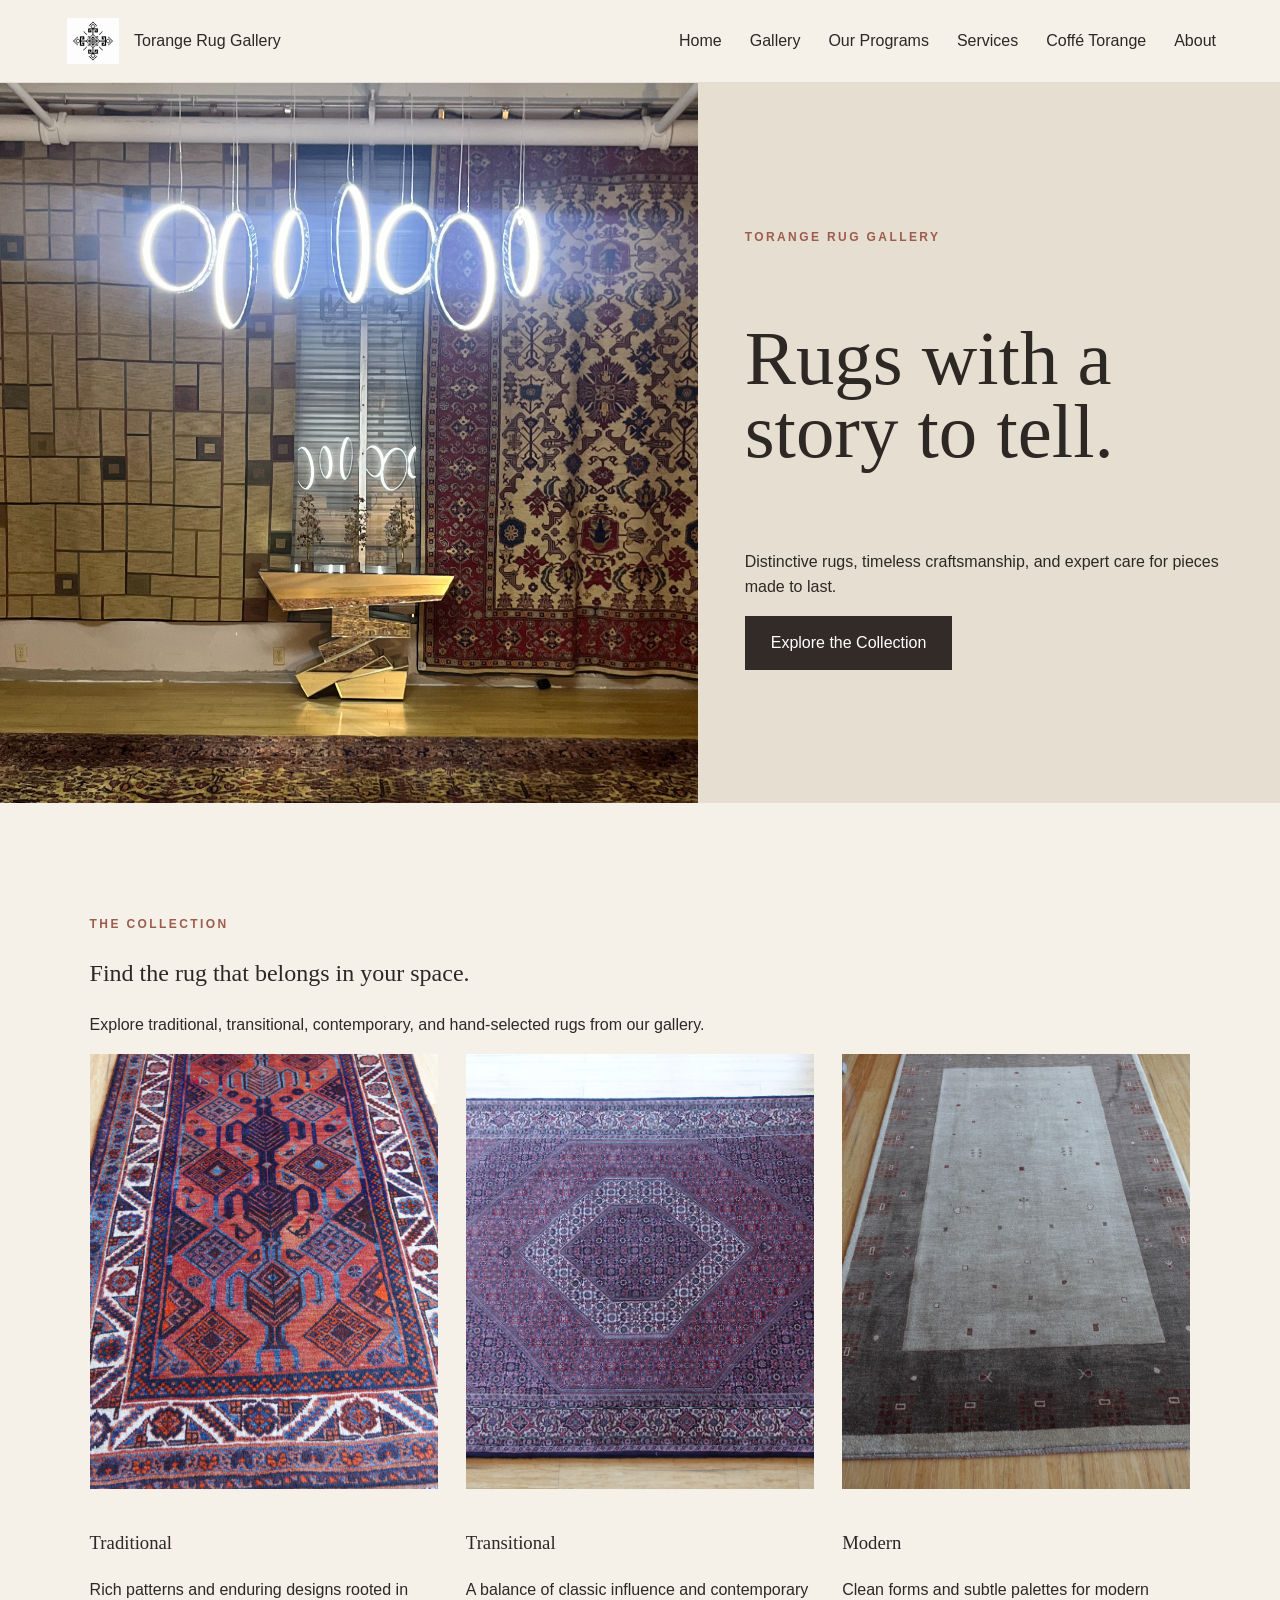
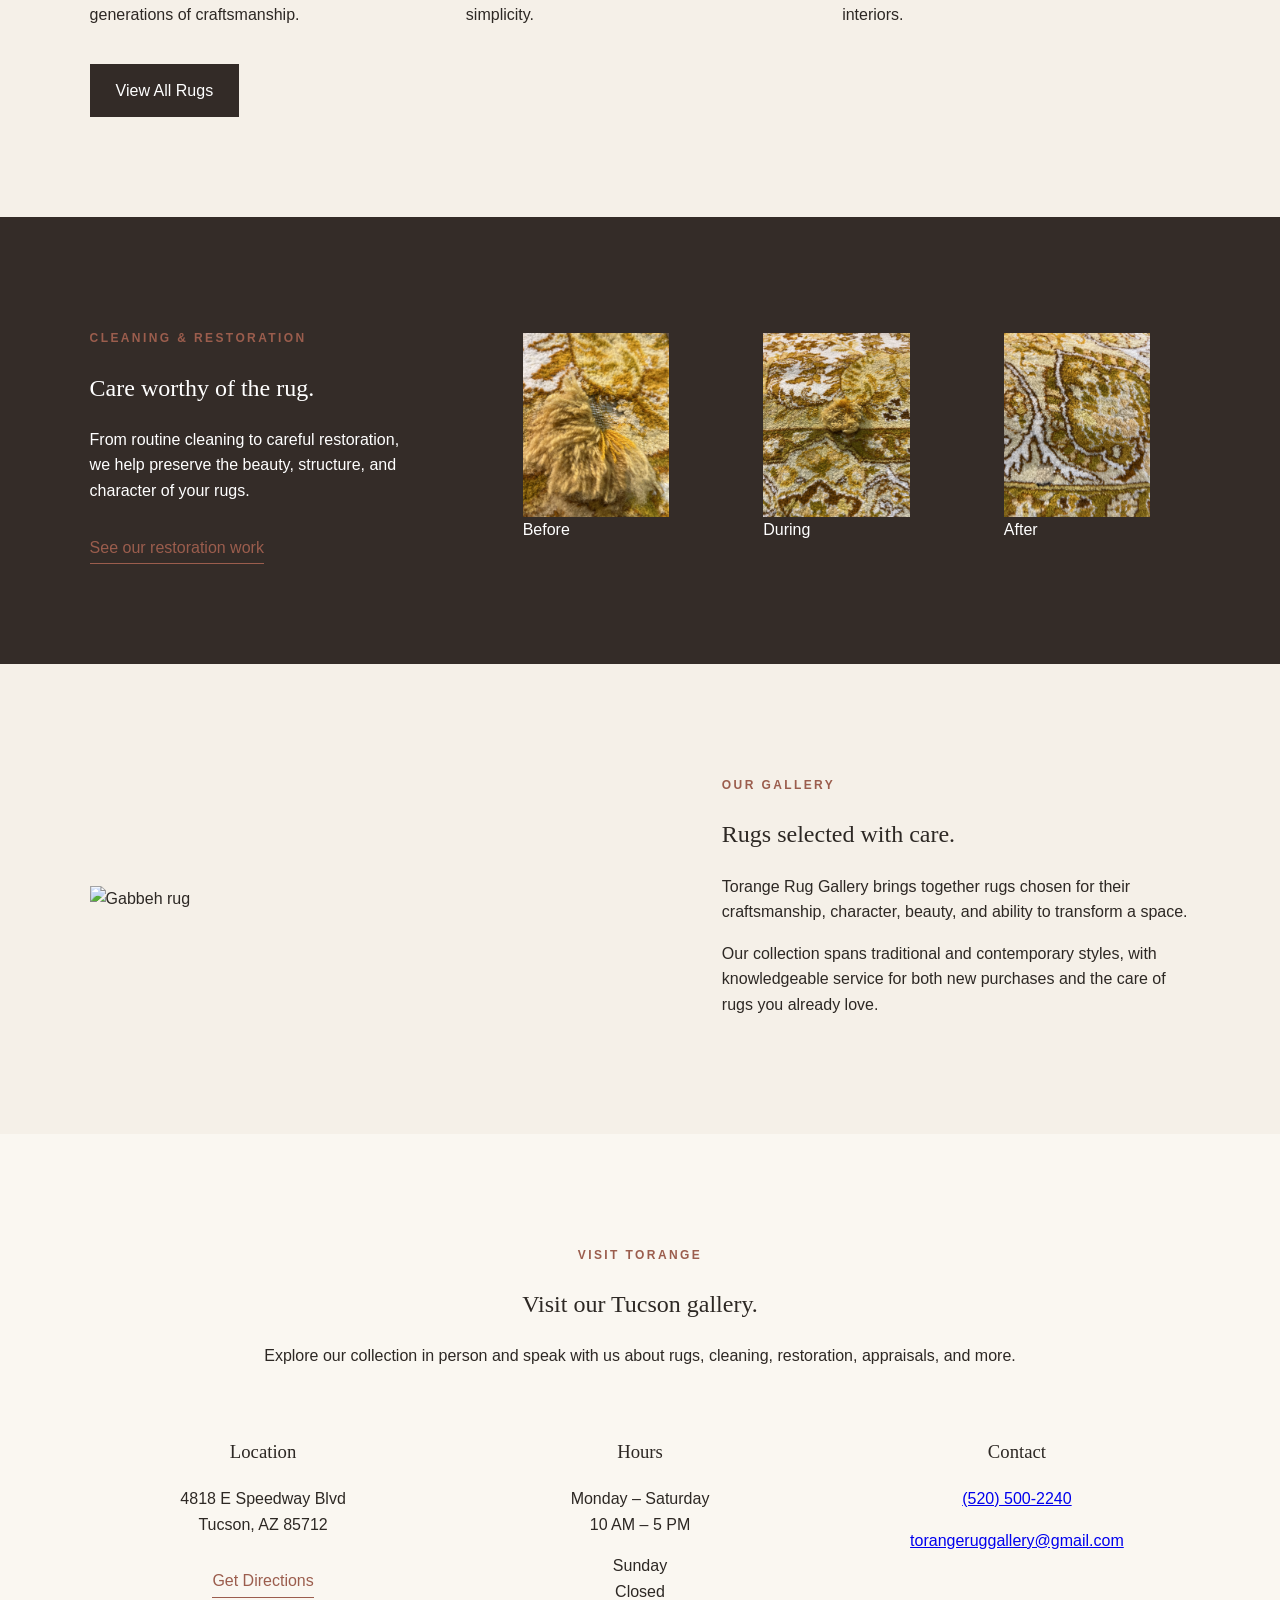
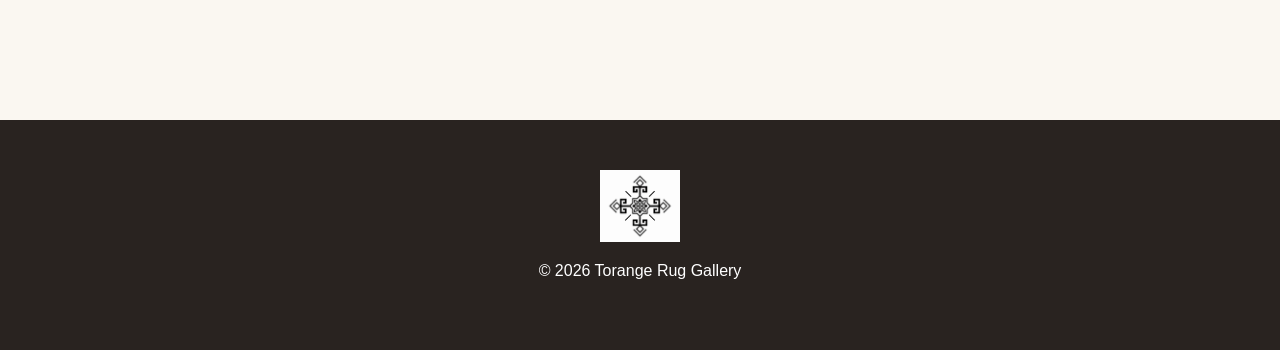
==== index.html @ d3b1e0f8 "Initial Torange Rug Gallery website" ====
<!DOCTYPE html>
<html lang="en">

<head>
    <meta charset="UTF-8">
    <meta name="viewport" content="width=device-width, initial-scale=1.0">

    <title>Torange Rug Gallery</title>

    <link rel="stylesheet" href="styles.css">
</head>

<body>

    <!-- HEADER -->

    <header class="site-header">

        <a href="index.html" class="brand">
            <img
                src="images/logo/logo.png"
                alt="Torange Rug Gallery logo"
            >
            <span>Torange Rug Gallery</span>
        </a>

        <nav>
            <a href="index.html">Home</a>
            <a href="gallery.html">Gallery</a>
            <a href="programs.html">Our Programs</a>
            <a href="services.html">Services</a>
            <a href="coffe-torange.html">Coffé Torange</a>
            <a href="#">About</a>
        </nav>

    </header>


    <main>

        <!-- HERO -->

        <section id="home" class="hero">

            <div class="hero-image">

                <img
                    src="images/gallery/gallery-interior.jpg"
                    alt="Interior of Torange Rug Gallery"
                >

            </div>


            <div class="hero-content">

                <p class="eyebrow">
                    TORANGE RUG GALLERY
                </p>

                <h1>
                    Rugs with a story to tell.
                </h1>

                <p class="hero-description">
                    Distinctive rugs, timeless craftsmanship,
                    and expert care for pieces made to last.
                </p>

                <a
                    href="gallery.html"
                    class="button"
                >
                    Explore the Collection
                </a>

            </div>

        </section>


        <!-- COLLECTION PREVIEW -->

        <section
            id="collection"
            class="section collection-section"
        >

            <div class="section-heading">

                <p class="eyebrow">
                    THE COLLECTION
                </p>

                <h2>
                    Find the rug that belongs in your space.
                </h2>

                <p>
                    Explore traditional, transitional, contemporary,
                    and hand-selected rugs from our gallery.
                </p>

            </div>


            <div class="rug-grid">

                <!-- TRADITIONAL -->

                <article class="rug-card">

                    <img
                        src="images/rugs/TRG-001/main.jpg" alt="Traditional rug"
                        alt="Traditional rug"
                    >

                    <div class="rug-card-text">

                        <h3>
                            Traditional
                        </h3>

                        <p>
                            Rich patterns and enduring designs
                            rooted in generations of craftsmanship.
                        </p>

                    </div>

                </article>


                <!-- TRANSITIONAL -->

                <article class="rug-card">

                    <img
                        src="images/rugs/TRG-004/main.jpg"
                        alt="Transitional rug"
                    >

                    <div class="rug-card-text">

                        <h3>
                            Transitional
                        </h3>

                        <p>
                            A balance of classic influence
                            and contemporary simplicity.
                        </p>

                    </div>

                </article>


                <!-- MODERN -->

                <article class="rug-card">

                    <img
                        src="images/rugs/TRG-002/main.jpg"
                        alt="Modern rug"
                    >

                    <div class="rug-card-text">

                        <h3>
                            Modern
                        </h3>

                        <p>
                            Clean forms and subtle palettes
                            for modern interiors.
                        </p>

                    </div>

                </article>

            </div>


            <div class="collection-button">

                <a
                    href="gallery.html"
                    class="button"
                >
                    View All Rugs
                </a>

            </div>

        </section>


        <!-- CLEANING & RESTORATION -->

        <section
            id="services"
            class="services-section"
        >

            <div class="services-text">

                <p class="eyebrow">
                    CLEANING & RESTORATION
                </p>

                <h2>
                    Care worthy of the rug.
                </h2>

                <p>
                    From routine cleaning to careful restoration,
                    we help preserve the beauty, structure,
                    and character of your rugs.
                </p>

                <a
                    href="#restoration-gallery"
                    class="text-link"
                >
                    See our restoration work
                </a>

            </div>


            <div
                id="restoration-gallery"
                class="restoration-grid"
            >

                <!-- BEFORE -->

                <figure>

                    <img
                        src="images/restoration/Before.jpg"
                        alt="Rug before restoration"
                    >

                    <figcaption>
                        Before
                    </figcaption>

                </figure>


                <!-- DURING -->

                <figure>

                    <img
                        src="images/restoration/During.jpg"
                        alt="Rug during restoration"
                    >

                    <figcaption>
                        During
                    </figcaption>

                </figure>


                <!-- AFTER -->

                <figure>

                    <img
                        src="images/restoration/After.jpg"
                        alt="Rug after restoration"
                    >

                    <figcaption>
                        After
                    </figcaption>

                </figure>

            </div>

        </section>


        <!-- ABOUT -->

        <section
            id="about"
            class="section about-section"
        >

            <div class="about-image">

                <img
                    src="images/rugs/Gabbeh1.JPG"
                    alt="Gabbeh rug"
                >

            </div>


            <div class="about-text">

                <p class="eyebrow">
                    OUR GALLERY
                </p>

                <h2>
                    Rugs selected with care.
                </h2>

                <p>
                    Torange Rug Gallery brings together rugs
                    chosen for their craftsmanship, character,
                    beauty, and ability to transform a space.
                </p>

                <p>
                    Our collection spans traditional and contemporary
                    styles, with knowledgeable service for both
                    new purchases and the care of rugs you already love.
                </p>

            </div>

        </section>


        <!-- VISIT -->

        <!-- VISIT -->

        <section
            id="visit"
            class="visit-section"
        >

            <p class="eyebrow">
                VISIT TORANGE
            </p>

            <h2>
                Visit our Tucson gallery.
            </h2>

            <p>
                Explore our collection in person and speak with us
                about rugs, cleaning, restoration, appraisals, and more.
            </p>


            <div class="visit-details">

                <!-- LOCATION -->

                <div>

                    <h3>
                        Location
                    </h3>

                    <p>
                        4818 E Speedway Blvd<br>
                        Tucson, AZ 85712
                    </p>

                    <a
                        href="https://www.google.com/maps/search/?api=1&query=4818+E+Speedway+Blvd+Tucson+AZ+85712"
                        target="_blank"
                        rel="noopener noreferrer"
                        class="text-link"
                    >
                        Get Directions
                    </a>

                </div>


                <!-- HOURS -->

                <div>

                    <h3>
                        Hours
                    </h3>

                    <p>
                        Monday – Saturday<br>
                        10 AM – 5 PM
                    </p>

                    <p>
                        Sunday<br>
                        Closed
                    </p>

                </div>


                <!-- CONTACT -->

                <div>

                    <h3>
                        Contact
                    </h3>

                    <p>
                        <a href="tel:+15205002240">
                            (520) 500-2240
                        </a>
                    </p>

                    <p>
                        <a href="mailto:torangeruggallery@gmail.com">
                            torangeruggallery@gmail.com
                        </a>
                    </p>

                </div>

            </div>

        </section>

    </main>


    <!-- FOOTER -->

    <footer>

        <img
            src="images/logo/logo.png"
            alt="Torange Rug Gallery logo"
        >

        <p>
            © 2026 Torange Rug Gallery
        </p>

    </footer>


    <script src="script.js"></script>

</body>

</html>
---- styles.css ----
* {
    box-sizing: border-box;
}

html {
    scroll-behavior: smooth;
}

body {
    margin: 0;
    font-family: Arial, Helvetica, sans-serif;
    background: #f5f0e8;
    color: #2d2824;
    line-height: 1.6;
}

img {
    display: block;
    width: 100%;
}

h1,
h2,
h3 {
    font-family: Georgia, "Times New Roman", serif;
    font-weight: normal;
}

.site-header {
    display: flex;
    justify-content: space-between;
    align-items: center;
    padding: 18px 5%;
    background: #f5f0e8;
    border-bottom: 1px solid rgba(0,0,0,0.08);
}

.brand {
    display: flex;
    align-items: center;
    gap: 12px;
    text-decoration: none;
    color: #2d2824;
}

.brand img {
    width: 58px;
    height: 46px;
    object-fit: contain;
}

nav {
    display: flex;
    gap: 28px;
}

nav a {
    text-decoration: none;
    color: #2d2824;
}

.hero {
    display: grid;
    grid-template-columns: 1.2fr 1fr;
    min-height: 80vh;
    background: #e7ded2;
}

.hero-image {
    min-height: 650px;
    overflow: hidden;
}

.hero-image img {
    width: 100%;
    height: 100%;
    object-fit: cover;
    object-position: center center;
}
.hero-content {
    display: flex;
    flex-direction: column;
    justify-content: center;
    padding: 8%;
}

.hero h1 {
    font-size: clamp(3rem, 6vw, 6rem);
    line-height: 0.95;
}

.eyebrow {
    font-size: 0.75rem;
    letter-spacing: 0.2em;
    color: #9b5d4d;
    font-weight: bold;
}

.button {
    display: inline-block;
    width: fit-content;
    padding: 14px 26px;
    background: #332b27;
    color: white;
    text-decoration: none;
}

.section {
    padding: 100px 7%;
}

.rug-grid {
    display: grid;
    grid-template-columns: repeat(3, 1fr);
    gap: 28px;
}

.rug-card img {
    aspect-ratio: 4 / 5;
    object-fit: cover;
}

.rug-card-text {
    padding: 20px 0;
}

.services-section {
    display: grid;
    grid-template-columns: 0.8fr 1.7fr;
    gap: 60px;
    padding: 100px 7%;
    background: #342c28;
    color: white;
}

.restoration-grid {
    display: grid;
    grid-template-columns: repeat(3, 1fr);
    gap: 14px;
}

.restoration-grid img {
    aspect-ratio: 4 / 5;
    object-fit: cover;
}

.about-section {
    display: grid;
    grid-template-columns: 1.2fr 1fr;
    gap: 70px;
    align-items: center;
}

.about-image img {
    max-height: 600px;
    object-fit: cover;
}

.visit-section {
    padding: 100px 7%;
    text-align: center;
    background: #faf7f1;
}

.visit-details {
    display: grid;
    grid-template-columns: repeat(3, 1fr);
    gap: 30px;
    margin-top: 50px;
}

footer {
    text-align: center;
    padding: 50px 20px;
    background: #292320;
    color: white;
}

footer img {
    width: 80px;
    margin: 0 auto 15px;
}

@media (max-width: 900px) {
    .site-header {
        flex-direction: column;
        gap: 15px;
    }

    .hero,
    .services-section,
    .about-section {
        grid-template-columns: 1fr;
    }

    .rug-grid,
    .restoration-grid,
    .visit-details {
        grid-template-columns: 1fr;
    }
}

/* -----------------------------
   SHOP PAGE
----------------------------- */

.shop-hero {
    padding: 90px 7% 60px;
    background: #ebe4da;
}

.shop-hero h1 {
    margin-bottom: 20px;
}

.shop-hero p:last-child {
    max-width: 600px;
    color: #625950;
}


.shop-section {
    display: grid;
    grid-template-columns: 260px 1fr;
    gap: 60px;
    padding: 80px 7%;
    background: #f5f0e8;
}


.filters {
    align-self: start;
    position: sticky;
    top: 110px;
}

.filters h2 {
    font-size: 1.5rem;
    margin-bottom: 30px;
}

.filters label {
    display: block;
    margin-top: 22px;
    margin-bottom: 8px;
    font-size: 0.8rem;
    letter-spacing: 0.08em;
    text-transform: uppercase;
}

.filters select {
    width: 100%;
    padding: 12px;
    border: 1px solid #cfc5ba;
    background: #fffdf8;
    color: #2d2824;
}

.filter-button {
    margin-top: 30px;
    width: 100%;
    padding: 12px;
    border: 1px solid #332b27;
    background: transparent;
    color: #332b27;
    cursor: pointer;
}

.filter-button:hover {
    background: #332b27;
    color: white;
}


.shop-results-header {
    display: flex;
    justify-content: flex-end;
    margin-bottom: 25px;
}

#result-count {
    color: #746a62;
    font-size: 0.9rem;
}


.product-grid {
    display: grid;
    grid-template-columns: repeat(3, 1fr);
    gap: 40px 28px;
}


.product-card img {
    aspect-ratio: 4 / 5;
    object-fit: cover;
    transition: transform 0.25s ease;
}

.product-card img:hover {
    transform: scale(1.015);
}


.product-card-content {
    padding-top: 16px;
}


.product-origin {
    margin-bottom: 6px;
    color: #9b5d4d;
    font-size: 0.72rem;
    font-weight: bold;
    letter-spacing: 0.14em;
    text-transform: uppercase;
}


.product-card h2 {
    margin-bottom: 7px;
    font-size: 1.4rem;
}


.product-card h2 a {
    color: #2d2824;
    text-decoration: none;
}


.product-details {
    margin-bottom: 8px;
    color: #71675f;
    font-size: 0.9rem;
}


.product-price {
    font-family: Georgia, "Times New Roman", serif;
    font-size: 1.1rem;
}


.no-results {
    grid-column: 1 / -1;
    padding: 80px 20px;
    text-align: center;
    color: #71675f;
}


@media (max-width: 1000px) {

    .shop-section {
        grid-template-columns: 1fr;
    }

    .filters {
        position: static;
    }

    .product-grid {
        grid-template-columns: repeat(2, 1fr);
    }

}


@media (max-width: 650px) {

    .product-grid {
        grid-template-columns: 1fr;
    }

}


/* ========================================
   PRODUCT PAGE
======================================== */

.product-page {
    max-width: 1300px;
    margin: 0 auto;
    padding: 80px 50px 100px;

    display: grid;
    grid-template-columns: 1.15fr 0.85fr;
    gap: 90px;

    align-items: start;
}


/* PRODUCT IMAGE */

.product-page-image {
    width: 100%;
}

.product-page-image img {
    display: block;

    width: 100%;
    max-height: 780px;

    object-fit: contain;

    background: #eee8df;
}


/* PRODUCT INFORMATION */

.product-page-info {
    padding-top: 15px;
}

.product-back-link {
    display: inline-block;

    margin-bottom: 60px;

    color: #655d56;

    font-size: 14px;
    text-decoration: none;
}

.product-back-link:hover {
    color: #2f2722;
}


.product-page-info .eyebrow {
    margin-bottom: 18px;
}


.product-page-info h1 {
    margin: 0 0 12px;

    font-family: Georgia, "Times New Roman", serif;

    font-size: 48px;
    font-weight: 400;
    line-height: 1.1;

    color: #2f2722;
}


.product-page-design {
    margin-bottom: 45px;

    font-size: 17px;

    color: #756c64;
}


/* SPECIFICATIONS */

.product-specifications {
    border-top: 1px solid #d5ccc1;

    margin-bottom: 40px;
}


.product-spec-row {
    display: flex;
    justify-content: space-between;
    gap: 30px;

    padding: 15px 0;

    border-bottom: 1px solid #d5ccc1;

    font-size: 14px;
}


.product-spec-row span {
    color: #756c64;
}


.product-spec-row strong {
    font-weight: 500;

    color: #2f2722;

    text-align: right;
}


/* PRICE */

.product-page-price {
    margin: 35px 0 12px;

    font-family: Georgia, "Times New Roman", serif;

    font-size: 30px;

    color: #2f2722;
}


/* AVAILABILITY */

.product-availability {
    margin-bottom: 50px;

    font-size: 13px;
    letter-spacing: 0.12em;
    text-transform: uppercase;

    color: #9a5d49;
}


/* INQUIRY */

.product-inquiry {
    padding-top: 35px;

    border-top: 1px solid #d5ccc1;
}


.product-inquiry h2 {
    margin-top: 0;

    font-family: Georgia, "Times New Roman", serif;

    font-size: 24px;
    font-weight: 400;

    color: #2f2722;
}


.product-inquiry p {
    max-width: 470px;

    margin-bottom: 25px;

    line-height: 1.7;

    color: #655d56;
}


/* PRODUCT NOT FOUND */

.product-not-found {
    min-height: 500px;

    padding: 120px 40px;

    text-align: center;
}


.product-not-found h1 {
    font-family: Georgia, "Times New Roman", serif;

    font-size: 42px;
    font-weight: 400;
}


/* MOBILE */

@media (max-width: 850px) {

    .product-page {
        grid-template-columns: 1fr;

        gap: 45px;

        padding: 40px 25px 70px;
    }

    .product-back-link {
        margin-bottom: 35px;
    }

    .product-page-info h1 {
        font-size: 38px;
    }

}


/* ========================================
   SERVICES PAGE
======================================== */


/* SERVICES HERO */

.services-page-hero {
    padding: 100px 7% 90px;
    text-align: center;
    background: #ebe4da;
}

.services-page-hero h1 {
    max-width: 850px;
    margin: 15px auto 25px;

    font-size: clamp(2.8rem, 5vw, 4.5rem);
    line-height: 1.05;
}

.services-page-hero > p:last-child {
    max-width: 750px;
    margin: 0 auto;

    color: #625950;
    line-height: 1.8;
}


/* ========================================
   CLEANING / SALES FEATURE SECTIONS
======================================== */

.service-feature {
    max-width: 1300px;
    margin: 0 auto;

    padding: 110px 50px;

    display: grid;
    grid-template-columns: 0.85fr 1.15fr;
    gap: 80px;
    align-items: center;
}

.service-feature-text h2 {
    margin: 12px 0 25px;

    font-size: 2.5rem;
    line-height: 1.15;
}

.service-feature-text > p:not(.eyebrow) {
    color: #625950;
    line-height: 1.8;
}

.service-feature-image img {
    width: 100%;
    height: 580px;

    object-fit: cover;
}


/* TEXT LINKS */

.text-link {
    display: inline-block;

    margin-top: 15px;
    padding-bottom: 3px;

    color: #9b5d4d;

    text-decoration: none;

    border-bottom: 1px solid #9b5d4d;
}

.text-link:hover {
    opacity: 0.65;
}


/* ========================================
   SECOND CLEANING IMAGE
======================================== */

.service-wide-image {
    max-width: 1200px;

    margin: 0 auto 120px;

    padding: 0 50px;
}

.service-wide-image img {
    width: 100%;
    height: 500px;

    object-fit: cover;
}


/* ========================================
   RESTORATION
======================================== */

.restoration-service {
    padding: 110px 7%;

    background: #342c28;
    color: white;
}

.service-section-heading {
    max-width: 720px;

    margin: 0 auto 60px;

    text-align: center;
}

.service-section-heading h2 {
    margin: 12px 0 22px;

    font-size: 2.6rem;
    line-height: 1.15;
}

.service-section-heading > p:last-child {
    color: #ddd3ca;
    line-height: 1.8;
}


.restoration-comparison {
    max-width: 1150px;

    margin: 0 auto;

    display: grid;
    grid-template-columns: repeat(2, 1fr);
    gap: 25px;
}

.restoration-comparison figure {
    margin: 0;
}

.restoration-comparison img {
    width: 100%;
    height: 550px;

    object-fit: cover;
}

.restoration-comparison figcaption {
    margin-top: 12px;

    font-size: 0.75rem;
    letter-spacing: 0.12em;
    text-transform: uppercase;

    color: #d2c5bb;
}

.service-centered-link {
    margin-top: 45px;

    text-align: center;
}

.restoration-service .text-link {
    color: #e2b19e;
    border-color: #e2b19e;
}


/* ========================================
   APPRAISALS
======================================== */

.appraisal-service {
    padding: 120px 7%;

    background: #faf7f1;

    text-align: center;
}

.appraisal-service-inner {
    max-width: 700px;

    margin: 0 auto;
}

.appraisal-service h2 {
    margin: 12px 0 25px;

    font-size: 2.6rem;
    line-height: 1.15;
}

.appraisal-service-inner > p:not(.eyebrow) {
    color: #625950;
    line-height: 1.8;
}

.appraisal-service .button {
    margin-top: 20px;
}


/* ========================================
   RUG SALES
======================================== */

.service-feature-reverse {
    grid-template-columns: 1.15fr 0.85fr;
}

.service-feature-reverse .service-feature-image {
    order: 1;
}

.service-feature-reverse .service-feature-text {
    order: 2;
}


/* ========================================
   SERVICES CONTACT
======================================== */

.services-contact {
    padding: 110px 7%;

    background: #ebe4da;

    text-align: center;
}

.services-contact h2 {
    margin: 12px 0 20px;

    font-size: 2.6rem;
}

.services-contact > p:not(.eyebrow) {
    max-width: 650px;

    margin: 0 auto;

    color: #625950;
}


.services-contact-details {
    max-width: 1000px;

    margin: 60px auto 0;

    display: grid;
    grid-template-columns: repeat(3, 1fr);
    gap: 40px;
}

.services-contact-details h3 {
    font-size: 1.3rem;
}

.services-contact-details p {
    color: #625950;
}

.services-contact-details a {
    color: #2d2824;
    text-decoration: none;
}

.services-contact-details a:hover {
    color: #9b5d4d;
}


/* ========================================
   SERVICES MOBILE
======================================== */

@media (max-width: 900px) {

    .services-page-hero {
        padding: 70px 25px;
    }


    .service-feature,
    .service-feature-reverse {
        padding: 70px 25px;

        grid-template-columns: 1fr;
        gap: 40px;
    }

    .service-feature-reverse .service-feature-image,
    .service-feature-reverse .service-feature-text {
        order: initial;
    }

    .service-feature-image img {
        height: auto;
    }


    .service-wide-image {
        margin-bottom: 80px;

        padding: 0 25px;
    }

    .service-wide-image img {
        height: auto;
    }


    .restoration-service {
        padding: 80px 25px;
    }

    .restoration-comparison {
        grid-template-columns: 1fr;
        gap: 40px;
    }

    .restoration-comparison img {
        height: auto;
    }


    .appraisal-service {
        padding: 80px 25px;
    }


    .services-contact {
        padding: 80px 25px;
    }

    .services-contact-details {
        grid-template-columns: 1fr;
        gap: 30px;
    }

}



/* ========================================
   PROGRAMS PAGE
======================================== */


/* HERO */

.programs-hero {
    padding: 110px 7% 90px;
    background: #ebe4da;
    text-align: center;
}

.programs-hero-text {
    max-width: 900px;
    margin: 0 auto;
}

.programs-hero h1 {
    margin: 15px auto 25px;

    font-size: clamp(3rem, 6vw, 5.5rem);
    line-height: 1;
}

.programs-hero-text > p:not(.eyebrow) {
    max-width: 720px;
    margin: 0 auto 35px;

    color: #625950;
    line-height: 1.8;
}

.programs-hero .button {
    margin: 0 auto;
}


/* MAIN PROGRAM IMAGE */

.programs-main-image {
    max-width: 1400px;
    margin: 0 auto;

    padding: 70px 7% 0;
}

.programs-main-image img {
    width: 100%;
    height: auto;
}


/* INTRODUCTION */

.programs-introduction {
    max-width: 850px;

    margin: 0 auto;
    padding: 110px 30px;

    text-align: center;
}

.programs-introduction h2 {
    margin: 12px 0 25px;

    font-size: 2.8rem;
    line-height: 1.15;
}

.programs-introduction > p:last-child {
    color: #625950;
    line-height: 1.9;
}


/* ========================================
   PROGRAM LIST
======================================== */

.program-list {
    max-width: 1150px;

    margin: 0 auto;
    padding: 0 50px 120px;
}


.program-item {
    display: grid;
    grid-template-columns: 150px 1fr;
    gap: 60px;

    padding: 85px 0;

    border-top: 1px solid #d5ccc1;
}

.program-item:last-child {
    border-bottom: 1px solid #d5ccc1;
}


.program-number {
    font-family: Georgia, "Times New Roman", serif;

    font-size: 4.5rem;
    line-height: 1;

    color: #c8b8aa;
}


.program-content {
    max-width: 700px;
}


.program-content h2 {
    margin: 12px 0 28px;

    font-size: clamp(2rem, 4vw, 3.1rem);
    line-height: 1.15;
}


.program-content > p:not(.eyebrow) {
    color: #625950;
    line-height: 1.85;
}


/* ========================================
   PHILOSOPHY
======================================== */

.program-philosophy {
    padding: 120px 7%;

    background: #342c28;
    color: white;

    text-align: center;
}


.program-philosophy-inner {
    max-width: 780px;

    margin: 0 auto;
}


.program-philosophy h2 {
    margin: 15px 0 25px;

    font-size: clamp(2.5rem, 5vw, 4rem);
    line-height: 1.1;
}


.program-philosophy-inner > p:last-child {
    color: #ddd3ca;
    line-height: 1.9;
}


.program-philosophy .eyebrow {
    color: #d89b83;
}


/* ========================================
   PROGRAM CONTACT
======================================== */

.program-contact {
    padding: 120px 7%;

    background: #faf7f1;

    text-align: center;
}


.program-contact h2 {
    margin: 12px 0 22px;

    font-size: clamp(2.4rem, 4vw, 3.5rem);
}


.program-contact > p:not(.eyebrow) {
    max-width: 650px;

    margin: 0 auto;

    color: #625950;
    line-height: 1.8;
}


.program-contact-actions {
    margin-top: 35px;

    display: flex;
    justify-content: center;
    align-items: center;
    gap: 30px;

    flex-wrap: wrap;
}


.program-email-link {
    color: #9b5d4d;

    text-decoration: none;

    border-bottom: 1px solid #9b5d4d;
}


.program-email-link:hover {
    opacity: 0.65;
}


/* ========================================
   PROGRAMS MOBILE
======================================== */

@media (max-width: 800px) {

    .programs-hero {
        padding: 75px 25px 65px;
    }


    .programs-main-image {
        padding: 40px 25px 0;
    }


    .programs-introduction {
        padding: 80px 25px;
    }


    .program-list {
        padding: 0 25px 80px;
    }


    .program-item {
        grid-template-columns: 1fr;

        gap: 20px;

        padding: 60px 0;
    }


    .program-number {
        font-size: 3rem;
    }


    .program-philosophy {
        padding: 85px 25px;
    }


    .program-contact {
        padding: 85px 25px;
    }


    .program-contact-actions {
        flex-direction: column;
    }

}



/* ========================================
   COFFÉ TORANGE
======================================== */


/* HERO */

.coffe-hero {
    display: grid;
    grid-template-columns: 1.25fr 0.75fr;

    min-height: 760px;

    background: #e7ded2;
}

.coffe-hero-image {
    min-height: 760px;
    overflow: hidden;
}

.coffe-hero-image img {
    width: 100%;
    height: 100%;

    object-fit: cover;
    object-position: center;
}

.coffe-hero-content {
    display: flex;
    flex-direction: column;
    justify-content: center;

    padding: 10%;
}

.coffe-hero h1 {
    margin: 15px 0 25px;

    font-size: clamp(4rem, 7vw, 7rem);
    line-height: 0.95;
}

.coffe-hero-lead {
    max-width: 480px;

    margin-bottom: 35px;

    color: #625950;

    font-size: 1.15rem;
    line-height: 1.8;
}


/* ========================================
   INTRODUCTION
======================================== */

.coffe-introduction {
    max-width: 850px;

    margin: 0 auto;

    padding: 120px 30px;

    text-align: center;
}

.coffe-introduction h2 {
    margin: 12px 0 30px;

    font-size: clamp(2.5rem, 5vw, 4rem);
    line-height: 1.15;
}

.coffe-introduction > p:not(.eyebrow) {
    color: #625950;
    line-height: 1.9;
}


/* ========================================
   EXPERIENCE
======================================== */

.coffe-experience {
    padding: 100px 7%;

    display: grid;
    grid-template-columns: repeat(3, 1fr);
    gap: 0;

    background: #faf7f1;
}

.coffe-experience-item {
    padding: 20px 55px 40px;

    border-right: 1px solid #d5ccc1;
}

.coffe-experience-item:first-child {
    padding-left: 20px;
}

.coffe-experience-item:last-child {
    border-right: none;
}

.coffe-number {
    display: block;

    margin-bottom: 60px;

    font-family: Georgia, "Times New Roman", serif;
    font-size: 3rem;

    color: #c8b8aa;
}

.coffe-experience-item h2 {
    margin: 10px 0 20px;

    font-size: 2rem;
}

.coffe-experience-item > p:last-child {
    color: #625950;
    line-height: 1.8;
}


/* ========================================
   STATEMENT
======================================== */

.coffe-statement {
    padding: 140px 7%;

    background: #342c28;
    color: white;

    text-align: center;
}

.coffe-statement-inner {
    max-width: 850px;

    margin: 0 auto;
}

.coffe-statement h2 {
    margin: 15px 0 30px;

    font-size: clamp(3rem, 6vw, 5rem);
    line-height: 1.05;
}

.coffe-statement-inner > p:last-child {
    max-width: 700px;

    margin: 0 auto;

    color: #ddd3ca;
    line-height: 1.9;
}

.coffe-statement .eyebrow {
    color: #d89b83;
}


/* ========================================
   STUDENT / RESEARCHER SECTION
======================================== */

.coffe-community {
    max-width: 1200px;

    margin: 0 auto;

    padding: 130px 50px;

    display: grid;
    grid-template-columns: 1fr 1fr;
    gap: 100px;
}

.coffe-community-heading h2 {
    margin: 12px 0 0;

    font-size: clamp(2.8rem, 5vw, 4.5rem);
    line-height: 1.05;
}

.coffe-community-text {
    padding-top: 25px;
}

.coffe-community-text p {
    color: #625950;

    font-size: 1.05rem;
    line-height: 1.9;
}


/* ========================================
   VISIT
======================================== */

.coffe-visit {
    padding: 110px 7%;

    background: #ebe4da;

    text-align: center;
}

.coffe-visit h2 {
    margin: 12px 0 15px;

    font-size: clamp(2.5rem, 5vw, 4rem);
}

.coffe-visit-intro {
    color: #625950;
}

.coffe-visit-details {
    max-width: 1000px;

    margin: 65px auto 0;

    display: grid;
    grid-template-columns: repeat(3, 1fr);
    gap: 40px;
}

.coffe-visit-details h3 {
    font-size: 1.4rem;
}

.coffe-visit-details p {
    color: #625950;
}

.coffe-visit-details a {
    color: #2d2824;
    text-decoration: none;
}

.coffe-visit-details a:hover {
    color: #9b5d4d;
}


/* ========================================
   COFFÉ TORANGE MOBILE
======================================== */

@media (max-width: 900px) {

    .coffe-hero {
        grid-template-columns: 1fr;
        min-height: auto;
    }

    .coffe-hero-image {
        min-height: 450px;
    }

    .coffe-hero-content {
        padding: 70px 25px;
    }


    .coffe-introduction {
        padding: 80px 25px;
    }


    .coffe-experience {
        padding: 70px 25px;

        grid-template-columns: 1fr;
    }

    .coffe-experience-item,
    .coffe-experience-item:first-child {
        padding: 45px 0;

        border-right: none;
        border-bottom: 1px solid #d5ccc1;
    }

    .coffe-experience-item:last-child {
        border-bottom: none;
    }

    .coffe-number {
        margin-bottom: 30px;
    }


    .coffe-statement {
        padding: 90px 25px;
    }


    .coffe-community {
        padding: 80px 25px;

        grid-template-columns: 1fr;
        gap: 30px;
    }


    .coffe-visit {
        padding: 80px 25px;
    }

    .coffe-visit-details {
        grid-template-columns: 1fr;
        gap: 35px;
    }

}
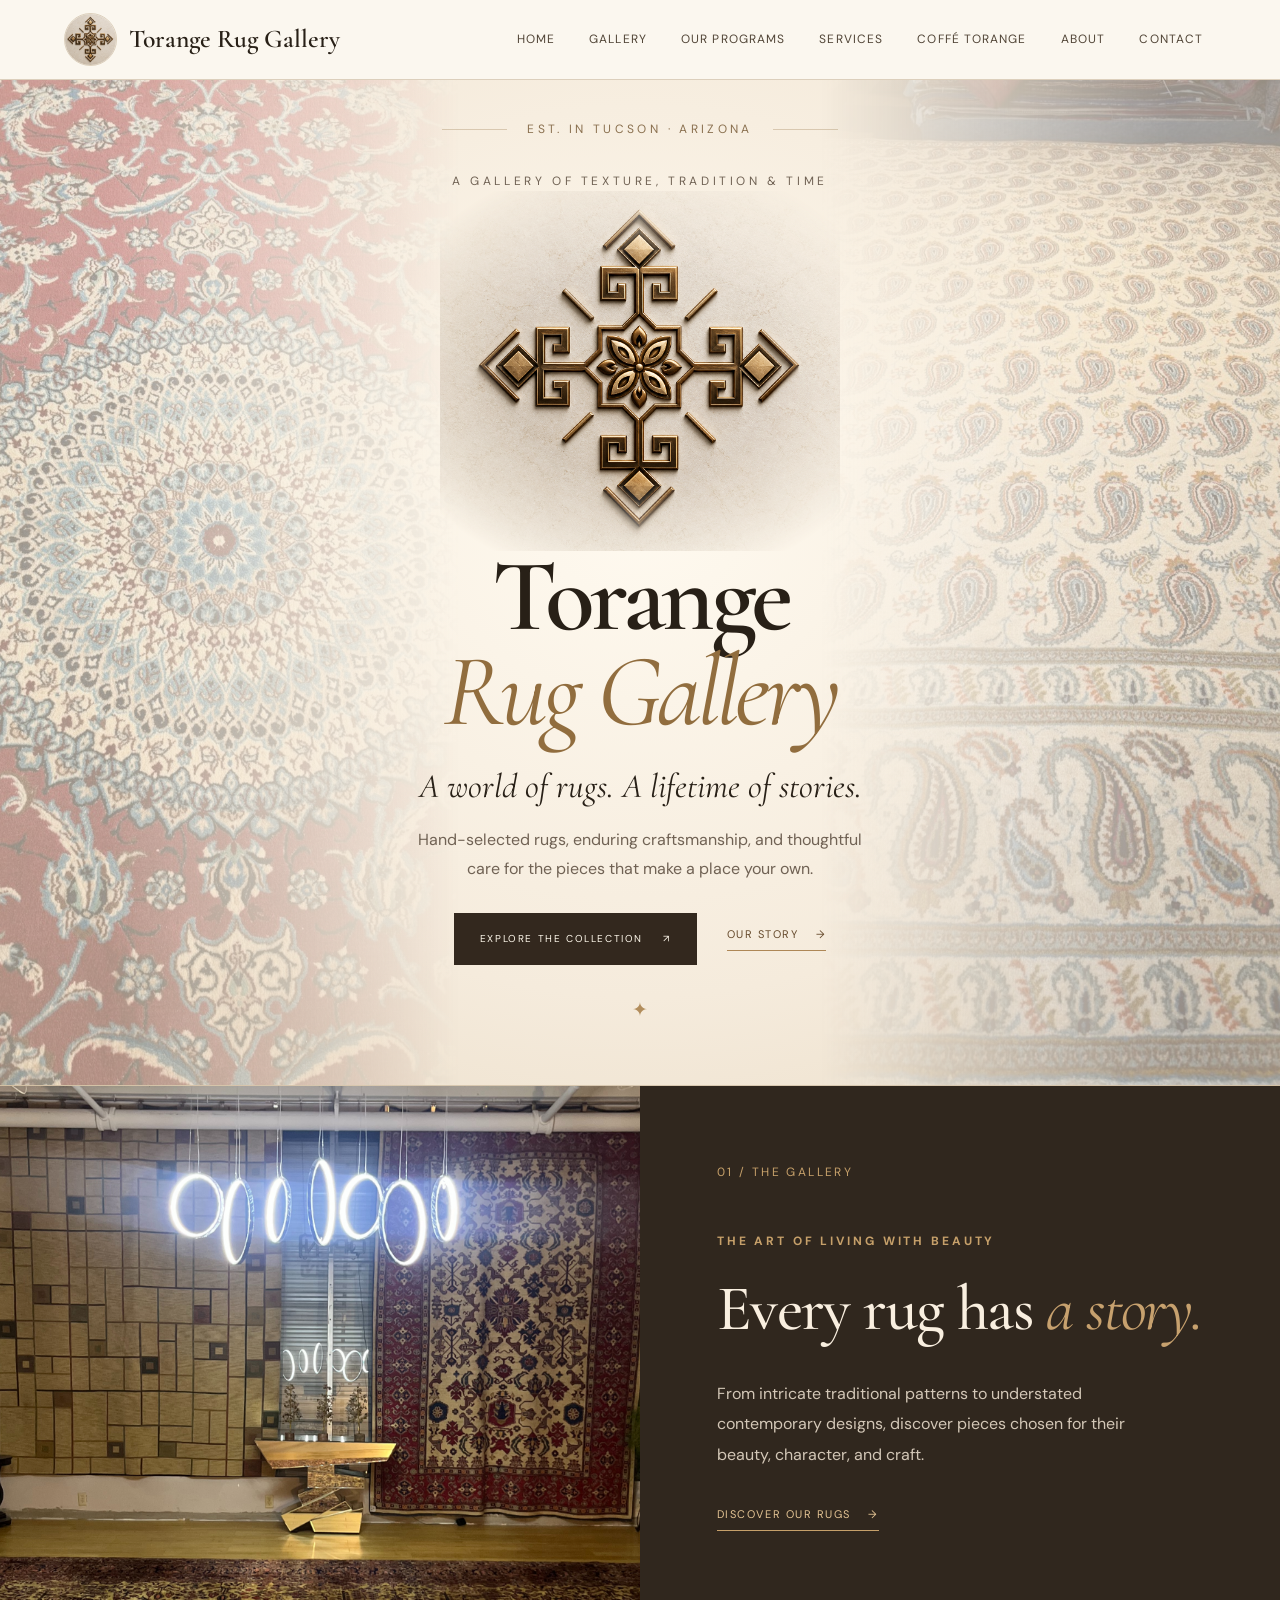
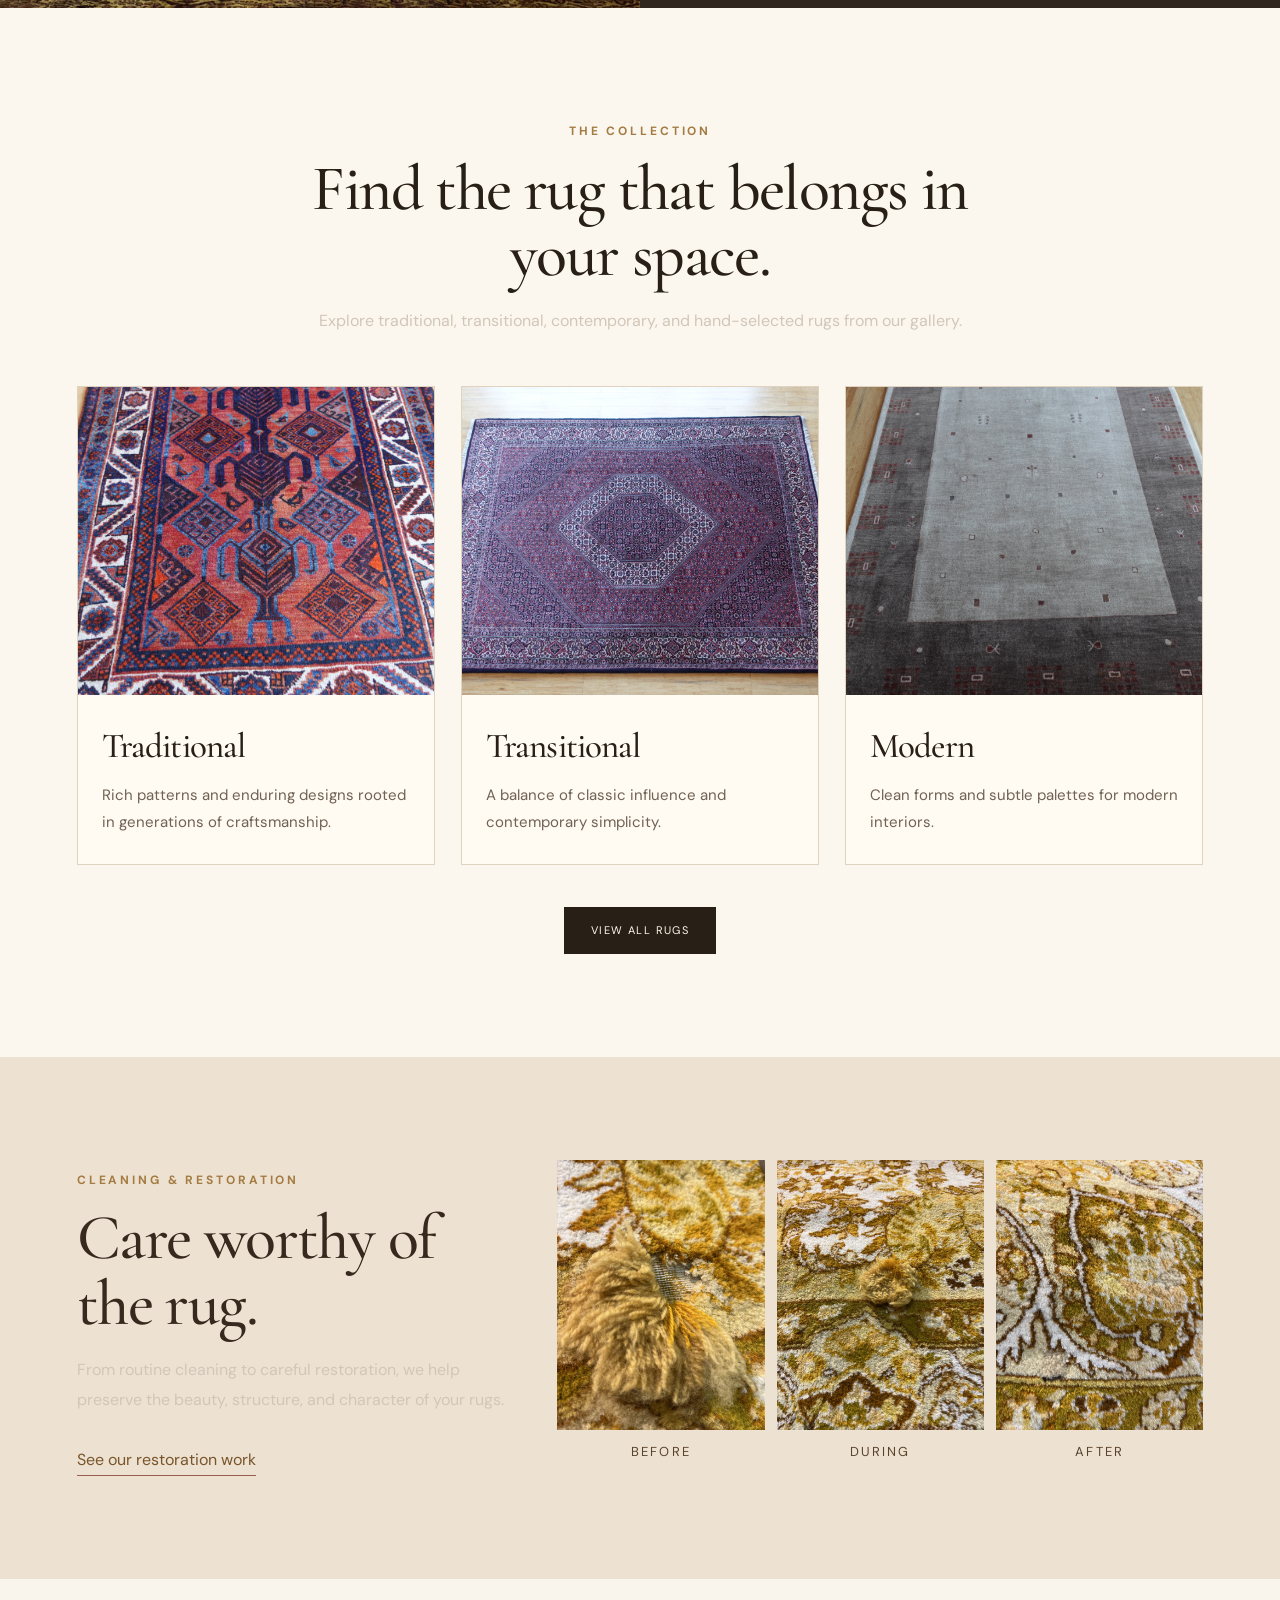
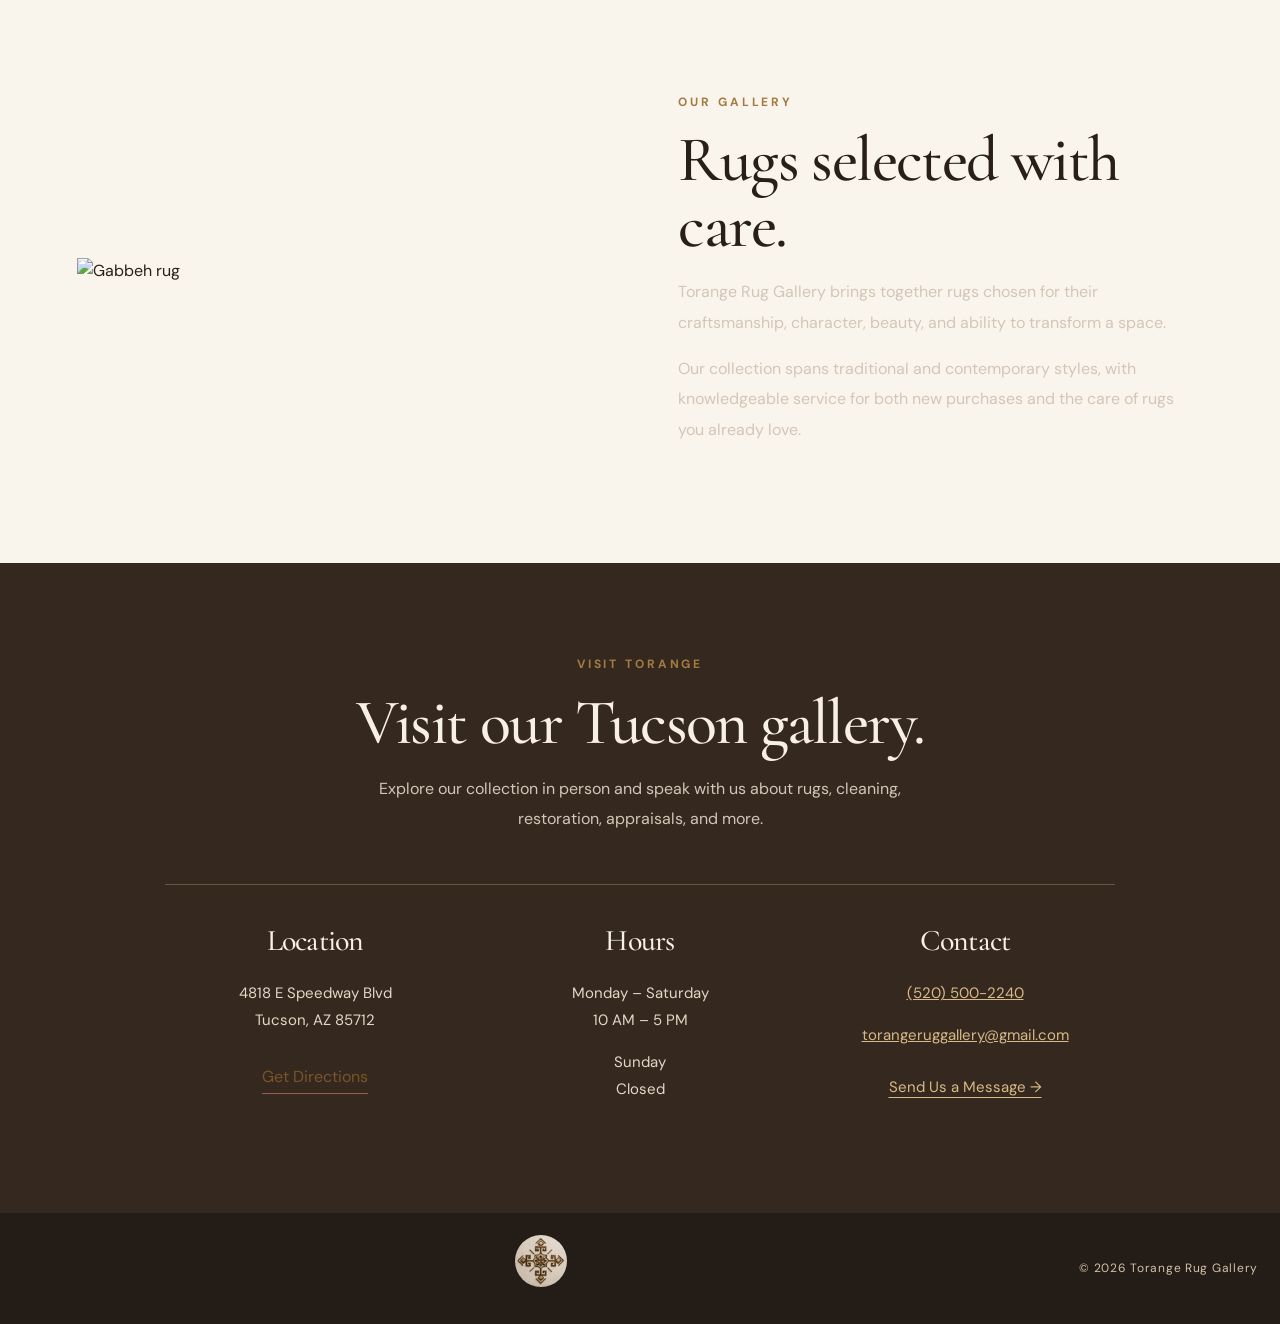
==== commit 070658d3: "Redesign Torange website and add contact form" ====
--- a/index.html
+++ b/index.html
@@ -7,14 +7,19 @@
 
     <title>Torange Rug Gallery</title>
 
+    <link rel="preconnect" href="https://fonts.googleapis.com">
+    <link rel="preconnect" href="https://fonts.gstatic.com" crossorigin>
+    <link href="https://fonts.googleapis.com/css2?family=Cormorant+Garamond:wght@400;500;600;700&family=DM+Sans:wght@400;500;600;700&display=swap" rel="stylesheet">
     <link rel="stylesheet" href="styles.css">
+    <link rel="stylesheet" href="home-redesign.css">
+    <link rel="stylesheet" href="contact.css">
 </head>
 
 <body>
 
     <!-- HEADER -->
 
-    <header class="site-header">
+    <header class="site-header torange-header">
 
         <a href="index.html" class="brand">
             <img
@@ -24,13 +29,14 @@
             <span>Torange Rug Gallery</span>
         </a>
 
-        <nav>
+        <nav aria-label="Main navigation">
             <a href="index.html">Home</a>
             <a href="gallery.html">Gallery</a>
             <a href="programs.html">Our Programs</a>
             <a href="services.html">Services</a>
             <a href="coffe-torange.html">Coffé Torange</a>
-            <a href="#">About</a>
+            <a href="index.html#about">About</a>
+            <a href="contact.html">Contact</a>
         </nav>
 
     </header>
@@ -38,46 +44,34 @@
 
     <main>
 
-        <!-- HERO -->
-
-        <section id="home" class="hero">
-
-            <div class="hero-image">
-
-                <img
-                    src="images/gallery/gallery-interior.jpg"
-                    alt="Interior of Torange Rug Gallery"
-                >
-
-            </div>
-
-
-            <div class="hero-content">
-
-                <p class="eyebrow">
-                    TORANGE RUG GALLERY
-                </p>
-
-                <h1>
-                    Rugs with a story to tell.
-                </h1>
-
-                <p class="hero-description">
-                    Distinctive rugs, timeless craftsmanship,
-                    and expert care for pieces made to last.
-                </p>
-
-                <a
-                    href="gallery.html"
-                    class="button"
-                >
-                    Explore the Collection
-                </a>
-
-            </div>
-
-        </section>
-
+        <!-- BRAND-LED HERO -->
+        <section id="home" class="torange-hero" aria-labelledby="hero-title">
+            <div class="hero-inner">
+                <div class="hero-rule"><span>EST. IN TUCSON · ARIZONA</span></div>
+                <p class="hero-kicker">A GALLERY OF TEXTURE, TRADITION & TIME</p>
+                <div class="hero-emblem-wrap">
+                    <img class="hero-emblem" src="images/logo/logo.png" alt="Gold ornamental emblem of Torange Rug Gallery">
+                </div>
+                <h1 id="hero-title">Torange <em>Rug Gallery</em></h1>
+                <p class="hero-tagline">A world of rugs. A lifetime of stories.</p>
+                <p class="hero-description">Hand-selected rugs, enduring craftsmanship, and thoughtful care for the pieces that make a place your own.</p>
+                <div class="hero-actions">
+                    <a class="torange-button" href="gallery.html">Explore the Collection <span aria-hidden="true">↗</span></a>
+                    <a class="torange-text-button" href="#about">Our Story <span aria-hidden="true">→</span></a>
+                </div>
+                <div class="hero-bottom-ornament" aria-hidden="true"><span>✦</span></div>
+            </div>
+        </section>
+        <section class="gallery-intro" aria-label="Inside our gallery">
+            <div class="gallery-intro-image"><img src="images/gallery/gallery-interior.jpg" alt="Interior of Torange Rug Gallery" loading="lazy"></div>
+            <div class="gallery-intro-copy">
+                <span class="intro-number">01 / THE GALLERY</span>
+                <p class="eyebrow">THE ART OF LIVING WITH BEAUTY</p>
+                <h2>Every rug has <em>a story.</em></h2>
+                <p>From intricate traditional patterns to understated contemporary designs, discover pieces chosen for their beauty, character, and craft.</p>
+                <a class="torange-text-button" href="gallery.html">Discover our rugs <span aria-hidden="true">→</span></a>
+            </div>
+        </section>
 
         <!-- COLLECTION PREVIEW -->
 
@@ -112,7 +106,6 @@
 
                     <img
                         src="images/rugs/TRG-001/main.jpg" alt="Traditional rug"
-                        alt="Traditional rug"
                     >
 
                     <div class="rug-card-text">
@@ -333,8 +326,6 @@
 
         <!-- VISIT -->
 
-        <!-- VISIT -->
-
         <section
             id="visit"
             class="visit-section"
@@ -421,6 +412,7 @@
                             torangeruggallery@gmail.com
                         </a>
                     </p>
+                    <p><a class="torange-contact-link" href="contact.html">Send Us a Message →</a></p>
 
                 </div>
 
@@ -433,7 +425,7 @@
 
     <!-- FOOTER -->
 
-    <footer>
+    <footer class="torange-footer">
 
         <img
             src="images/logo/logo.png"
--- a/home-redesign.css
+++ b/home-redesign.css
@@ -0,0 +1,278 @@
+/* Torange homepage redesign — add after the existing styles.css */
+
+:root{--tr-cream:#f5efe4;--tr-paper:#fbf7ef;--tr-gold:#a47b42;--tr-gold-light:#d6b780;--tr-dark:#282017;--tr-muted:#706254;--tr-line:rgba(142,104,55,.28)}
+
+html{scroll-behavior:smooth}
+
+body{margin:0;background:var(--tr-paper);color:var(--tr-dark);font-family:'DM Sans',Arial,sans-serif;font-weight:400}
+
+h1,h2,h3{font-family:'Cormorant Garamond',Georgia,serif;font-weight:500;letter-spacing:-.025em}
+
+.torange-header{position:relative;z-index:20;display:flex;align-items:center;justify-content:space-between;gap:20px;padding:13px clamp(22px,5vw,90px);background:#fbf7ef;border-bottom:1px solid var(--tr-line)}
+
+.torange-header .brand{display:flex;align-items:center;gap:12px;text-decoration:none;color:var(--tr-dark)}
+
+.torange-header .brand img{width:53px;height:53px;object-fit:cover;object-position:center;border-radius:50%;border:1px solid var(--tr-line)}
+
+.torange-header .brand span{font-family:'Cormorant Garamond',Georgia,serif;font-size:clamp(19px,2vw,27px);font-weight:600;white-space:nowrap}
+
+.torange-header nav{display:flex;align-items:center;flex-wrap:wrap;justify-content:center;gap:clamp(10px,1.8vw,28px)}
+
+.torange-header nav a{font-family:'DM Sans',sans-serif;font-size:11px;letter-spacing:.09em;text-transform:uppercase;text-decoration:none;color:#514537;transition:color .2s}
+
+.torange-header nav a:hover{color:var(--tr-gold)}
+
+.torange-hero{position:relative;overflow:hidden;text-align:center;background:radial-gradient(ellipse at 50% 42%,#fffaf0 0%,#f5ebdc 60%,#e9dbc5 100%);border-bottom:1px solid var(--tr-line)}
+
+.torange-hero:before,.torange-hero:after{content:'';position:absolute;inset:23px;pointer-events:none;border:1px solid rgba(164,123,66,.24)}
+
+.torange-hero:after{inset:33px;border-color:rgba(164,123,66,.12)}
+
+.hero-inner{position:relative;z-index:1;max-width:1050px;margin:auto;padding:40px 25px 60px}
+
+.hero-rule{display:flex;align-items:center;justify-content:center;gap:20px;font-size:10px;letter-spacing:.28em;color:#8a704f}
+
+.hero-rule:before,.hero-rule:after{content:'';display:block;width:65px;height:1px;background:var(--tr-line)}
+
+.hero-kicker{margin:33px 0 0;font-size:10px;letter-spacing:.3em;color:var(--tr-muted)}
+
+.hero-emblem-wrap{width:min(430px,72vw);height:clamp(230px,30vw,360px);margin:0 auto -12px;display:flex;align-items:center;justify-content:center;overflow:hidden;mix-blend-mode:multiply;mask-image:radial-gradient(ellipse 62% 60% at 50% 50%,#000 50%,transparent 100%)}
+
+.hero-emblem{width:100%;height:100%;object-fit:contain;filter:contrast(1.03) saturate(.95)}
+
+.torange-hero h1{font-size:clamp(54px,8vw,108px);line-height:.92;margin:10px 0 14px;font-weight:600;letter-spacing:-.045em}
+
+.torange-hero h1 em{display:block;font-weight:400;color:#916d3e}
+
+.hero-tagline{font-family:'Cormorant Garamond',Georgia,serif;font-size:clamp(24px,2.7vw,34px);font-style:italic;margin:22px 0 12px}
+
+.torange-hero .hero-description{font-size:13px;line-height:1.9;max-width:480px;margin:0 auto;color:var(--tr-muted)}
+
+.hero-actions{display:flex;justify-content:center;align-items:center;gap:30px;flex-wrap:wrap;margin-top:29px}
+
+.torange-button{display:inline-flex;gap:20px;align-items:center;background:#33281e;color:#fff9ec;text-decoration:none;padding:17px 25px;text-transform:uppercase;font-size:10px;letter-spacing:.16em;border:1px solid #33281e;transition:background .2s,transform .2s}
+
+.torange-button:hover{background:#785630;transform:translateY(-2px)}
+
+.torange-text-button{font-size:11px;text-transform:uppercase;letter-spacing:.14em;text-decoration:none;color:#65492b;border-bottom:1px solid #ae8756;padding-bottom:6px;display:inline-flex;gap:17px;align-items:center}
+
+.hero-bottom-ornament{margin-top:30px;color:#b28d5c;font-size:19px}
+
+.gallery-intro{display:grid;grid-template-columns:1fr 1fr;min-height:470px;background:#30271e;color:#f9efe0}
+
+.gallery-intro-image{min-height:400px;overflow:hidden}.gallery-intro-image img{width:100%;height:100%;object-fit:cover;display:block}
+
+.gallery-intro-copy{display:flex;flex-direction:column;justify-content:center;align-items:flex-start;padding:clamp(38px,6vw,95px)}
+
+.gallery-intro-copy .intro-number{color:#c6a06a;font-size:10px;letter-spacing:.2em}
+
+.gallery-intro-copy .eyebrow{margin-top:50px;color:#c6a06a}
+
+.gallery-intro-copy h2{font-size:clamp(46px,5vw,75px);line-height:.98;margin:15px 0 22px}
+
+.gallery-intro-copy h2 em{color:#c7a16e;font-weight:400}
+
+.gallery-intro-copy>p:not(.eyebrow){font-size:14px;line-height:1.9;color:#d3c7b7;max-width:450px}
+
+.gallery-intro-copy .torange-text-button{color:#e5c595;border-color:#c6a06a;margin-top:20px}
+
+.section{padding:clamp(65px,8vw,115px) clamp(22px,6vw,100px)}
+
+.section-heading{text-align:center;max-width:740px;margin:0 auto 50px}
+
+.eyebrow{font-family:'DM Sans',sans-serif!important;font-size:10px!important;letter-spacing:.24em!important;color:var(--tr-gold);text-transform:uppercase}
+
+.section-heading h2,.services-text h2,.about-text h2,.visit-section h2{font-size:clamp(43px,5vw,68px);line-height:1.03;margin:15px 0 18px}
+
+.section-heading>p:not(.eyebrow),.services-text>p:not(.eyebrow),.about-text>p:not(.eyebrow),.visit-section>p:not(.eyebrow){line-height:1.9;color:var(--tr-muted);font-size:14px}
+
+.collection-section{background:var(--tr-paper)}
+
+.rug-grid{display:grid;grid-template-columns:repeat(3,minmax(0,1fr));gap:26px}
+
+.rug-card{background:#fffaf2;border:1px solid var(--tr-line);overflow:hidden;transition:transform .25s,box-shadow .25s}
+
+.rug-card:hover{transform:translateY(-5px);box-shadow:0 16px 35px rgba(57,36,19,.1)}
+
+.rug-card>img{display:block;width:100%;height:clamp(210px,24vw,345px);object-fit:cover}
+
+.rug-card-text{padding:23px 24px 28px}
+
+.rug-card-text h3{font-size:35px;margin:0 0 8px}
+
+.rug-card-text p{font-size:13px;line-height:1.8;color:var(--tr-muted);margin:0}
+
+.collection-button{text-align:center;margin-top:42px}
+
+.button{display:inline-block;padding:15px 27px;background:var(--tr-dark);color:#fff7e8!important;text-decoration:none;font-size:11px;letter-spacing:.13em;text-transform:uppercase;border-radius:0!important}
+
+.services-section{display:grid;grid-template-columns:.8fr 1.2fr;gap:50px;align-items:center;padding:clamp(65px,8vw,110px) clamp(22px,6vw,100px);background:#ede2d1}
+
+.services-text .text-link,.visit-details .text-link{color:#79542b;text-underline-offset:5px}
+
+.restoration-grid{display:grid;grid-template-columns:repeat(3,minmax(0,1fr));gap:12px}
+
+.restoration-grid figure{margin:0}.restoration-grid img{width:100%;height:270px;object-fit:cover;display:block}.restoration-grid figcaption{text-align:center;padding:12px;font-size:10px;letter-spacing:.16em;text-transform:uppercase}
+
+.about-section{display:grid;grid-template-columns:1fr 1fr;gap:clamp(30px,6vw,100px);align-items:center;background:#faf5ec}
+
+.about-image img{width:100%;max-height:540px;object-fit:cover;display:block}
+
+.visit-section{text-align:center;padding:80px 25px 95px;background:#35291f;color:#f9f0e4}
+
+.visit-section>p:not(.eyebrow){color:#d2c6b8;max-width:580px;margin:0 auto}
+
+.visit-details{display:grid;grid-template-columns:repeat(3,minmax(0,1fr));gap:25px;max-width:950px;margin:50px auto 0;border-top:1px solid #6c5540;padding-top:32px}
+
+.visit-details h3{font-size:30px;margin:0 0 10px}.visit-details p{font-size:13px;line-height:1.8;color:#e4d7c7}.visit-details a{color:#d8b987}
+
+.torange-footer{display:flex;align-items:center;justify-content:center;gap:20px;padding:22px;background:#241c16;color:#d2c2a9;font-size:12px;letter-spacing:.06em}
+
+.torange-footer img{width:52px;height:52px;object-fit:cover;border-radius:50%}
+
+@media(max-width:900px){.torange-header{flex-direction:column}.gallery-intro,.services-section,.about-section{grid-template-columns:1fr}.gallery-intro-image{height:340px}.gallery-intro-copy{padding:55px 30px}.services-section{gap:25px}}
+
+@media(max-width:620px){.torange-header nav{gap:13px}.torange-header nav a{font-size:10px}.torange-hero:before{inset:11px}.torange-hero:after{inset:18px}.hero-inner{padding:32px 28px 48px}.hero-emblem-wrap{height:240px;margin-top:15px}.torange-hero h1{font-size:57px}.hero-kicker{letter-spacing:.16em}.rug-grid{grid-template-columns:1fr}.rug-card>img{height:320px}.restoration-grid img{height:170px}.visit-details{grid-template-columns:1fr}.torange-footer{flex-direction:column}}
+
+@media(prefers-reduced-motion:reduce){html{scroll-behavior:auto}*,*:before,*:after{transition:none!important}}
+
+
+
+/* Torange homepage refinements: append at end of home-redesign.css */
+
+
+
+/* Restore readable dark text on the light restoration section. */
+
+.services-section { color: var(--tr-dark); }
+
+.services-text h2 { color: #38291f; }
+
+.restoration-grid figcaption { color: #59432d; font-size: 13px; }
+
+
+
+/* Legible editorial labels and paragraphs. */
+
+.hero-rule, .hero-kicker { font-size: 12px; }
+
+.eyebrow { font-size: 12px !important; }
+
+.gallery-intro-copy .intro-number { font-size: 12px; }
+
+.torange-hero .hero-description { font-size: 16px; line-height: 1.8; }
+
+.section-heading > p:not(.eyebrow),
+
+.services-text > p:not(.eyebrow),
+
+.about-text > p:not(.eyebrow),
+
+.visit-section > p:not(.eyebrow) { font-size: 16px; color: #d2c6b8; }
+
+.gallery-intro-copy > p:not(.eyebrow) { font-size: 16px; }
+
+.rug-card-text p { font-size: 15px; }
+
+.visit-details p { font-size: 15px; }
+
+
+
+/* Soft gold rounded-rectangle hover, with keyboard focus support. */
+
+.torange-header nav { gap: clamp(2px, .65vw, 10px); }
+
+.torange-header nav a {
+
+  display: inline-block;
+
+  padding: 10px 12px;
+
+  border: 1px solid transparent;
+
+  border-radius: 9px;
+
+  font-size: 12px;
+
+  line-height: 1.3;
+
+  transition: background-color .2s ease, border-color .2s ease, color .2s ease;
+
+}
+
+.torange-header nav a:hover,
+
+.torange-header nav a:focus-visible {
+
+  background: #e8d7be;
+
+  border-color: #b89566;
+
+  color: #38291f;
+
+}
+
+.torange-header nav a:focus-visible { outline: 2px solid #79542b; outline-offset: 2px; }
+
+
+
+@media (max-width: 620px) {
+
+  .torange-header nav { gap: 3px; }
+
+  .torange-header nav a { font-size: 11px; padding: 8px 9px; }
+
+  .hero-rule, .hero-kicker { font-size: 11px; }
+
+}
+
+
+/* Homepage hero: Torange's own rugs, fading toward the center.
+   Put torange-hero-red.jpg and torange-hero-cream.jpg next to this CSS file. */
+.torange-hero::before,
+.torange-hero::after {
+  content: "";
+  position: absolute;
+  top: 0;
+  bottom: 0;
+  width: 36%;
+  inset: auto;
+  border: 0;
+  pointer-events: none;
+  background-repeat: no-repeat;
+  background-size: cover;
+  opacity: .36;
+  z-index: 0;
+}
+
+.torange-hero::before {
+  left: 0;
+  top: 0;
+  bottom: 0;
+  background-image: url("images/hero/torange-hero-red.jpg");
+  background-position: 50% 48%;
+  -webkit-mask-image: linear-gradient(to right, #000 0%, #000 24%, transparent 100%);
+  mask-image: linear-gradient(to right, #000 0%, #000 24%, transparent 100%);
+}
+
+.torange-hero::after {
+  right: 0;
+  top: 0;
+  bottom: 0;
+  background-image: url("images/hero/torange-hero-cream.jpg");
+  background-position: 50% 52%;
+  -webkit-mask-image: linear-gradient(to left, #000 0%, #000 24%, transparent 100%);
+  mask-image: linear-gradient(to left, #000 0%, #000 24%, transparent 100%);
+}
+
+.torange-hero .hero-inner { position: relative; z-index: 1; }
+
+@media (max-width: 900px) {
+  .torange-hero::before,
+  .torange-hero::after { width: 25%; opacity: .19; }
+}
+
+@media (max-width: 620px) {
+  .torange-hero::before,
+  .torange-hero::after { display: none; }
+}
--- a/contact.css
+++ b/contact.css
@@ -0,0 +1,46 @@
+/* Contact page — uses Torange's existing design tokens */
+.contact-page{background:var(--tr-paper,#fbf7ef);color:var(--tr-dark,#282017);padding:75px clamp(22px,6vw,100px) 100px;min-height:70vh}
+.contact-heading{text-align:center;max-width:750px;margin:0 auto 55px}
+.contact-heading h1{font-size:clamp(52px,6vw,86px);line-height:1.04;margin:15px 0 20px}
+.contact-heading h1 em{color:#916d3e;font-weight:400}
+.contact-heading>p:last-child{color:#706254;font-size:16px;line-height:1.8}
+.contact-layout{max-width:1160px;margin:auto;display:grid;grid-template-columns:minmax(0,1.4fr) minmax(280px,.85fr);gap:30px;align-items:stretch}
+.contact-form-panel{background:#fffaf2;border:1px solid rgba(142,104,55,.28);padding:clamp(25px,4vw,55px)}
+.contact-form-panel h2,.contact-info-panel h2{font-size:clamp(36px,3.5vw,52px);line-height:1.1;margin:0 0 12px}
+.contact-hint{font-size:15px;color:#706254;margin:0 0 28px}
+#torange-contact-form{display:flex;flex-direction:column;gap:20px}
+.contact-field-row{display:grid;grid-template-columns:1fr 1fr;gap:18px}
+#torange-contact-form label{display:flex;flex-direction:column;gap:9px;font-size:12px;font-weight:600;letter-spacing:.07em;text-transform:uppercase;color:#514537}
+#torange-contact-form input,#torange-contact-form select,#torange-contact-form textarea{box-sizing:border-box;width:100%;font:400 15px 'DM Sans',sans-serif;letter-spacing:normal;text-transform:none;color:#282017;background:#fff;border:1px solid #cfc1ad;border-radius:4px;padding:14px 15px}
+#torange-contact-form textarea{resize:vertical;min-height:145px}
+#torange-contact-form input:focus-visible,#torange-contact-form select:focus-visible,#torange-contact-form textarea:focus-visible{outline:2px solid #a47b42;outline-offset:2px}
+.contact-submit{align-self:flex-start;cursor:pointer;background:#33281e;color:#fff9ec;border:1px solid #33281e;padding:16px 25px;font:600 12px 'DM Sans',sans-serif;letter-spacing:.12em;text-transform:uppercase;transition:background .2s,transform .2s}
+.contact-submit:hover{background:#785630;transform:translateY(-2px)}
+.contact-privacy{font-size:12px;color:#706254;line-height:1.5;margin:0}
+.contact-info-panel{background:#35291f;color:#f9f0e4;padding:clamp(25px,4vw,55px)}
+.contact-info-panel .eyebrow{color:#c6a06a}
+.contact-info-panel h3{font-size:27px;margin:28px 0 8px}
+.contact-info-panel p{color:#e4d7c7;font-size:15px;line-height:1.8;margin:0 0 12px}
+.contact-info-panel a{color:#e5c595;overflow-wrap:anywhere}
+.torange-contact-link{display:inline-block;margin-top:10px;color:#d8b987!important;text-decoration:underline;text-underline-offset:5px}
+.torange-header nav a[aria-current="page"]{background:#e8d7be;border-color:#b89566;color:#38291f}
+@media(max-width:800px){.contact-layout{grid-template-columns:1fr}.contact-page{padding-top:55px}}
+@media(max-width:520px){.contact-field-row{grid-template-columns:1fr}.contact-submit{width:100%}}
+@media(prefers-reduced-motion:reduce){.contact-submit{transition:none}}
+
+/* Contact-page refinements */
+.contact-heading{max-width:1050px}
+.contact-heading h1{font-size:clamp(46px,5.3vw,76px);line-height:1.08;max-width:1000px;margin-left:auto;margin-right:auto;text-wrap:balance}
+.contact-heading h1 em{white-space:nowrap}
+#torange-contact-form .contact-label-text{display:inline;white-space:normal}
+#torange-contact-form .contact-label-text span{display:inline;color:#916d3e}
+#torange-contact-form label{display:flex;flex-direction:column;align-items:stretch}
+#torange-contact-form .contact-form-status{font-size:14px;line-height:1.5;margin:0;color:#8c372d;letter-spacing:normal;text-transform:none}
+#torange-contact-form .contact-form-status[hidden],.contact-success[hidden]{display:none!important}
+.contact-submit:disabled{opacity:.7;cursor:wait;transform:none}
+.contact-success{padding:12px 0 8px}
+.contact-success-symbol{display:grid;place-items:center;width:56px;height:56px;border:1px solid #b59465;border-radius:50%;font-size:27px;color:#916d3e;margin-bottom:24px}
+.contact-success h2{font-size:clamp(32px,3.2vw,46px);margin:0 0 16px}
+.contact-success p{font-size:16px;line-height:1.75;color:#706254;max-width:500px}
+.contact-success-signature{font-family:'Cormorant Garamond',serif;font-size:23px!important;color:#916d3e!important;margin:18px 0 28px}
+@media(max-width:520px){.contact-heading h1 em{white-space:normal}}
